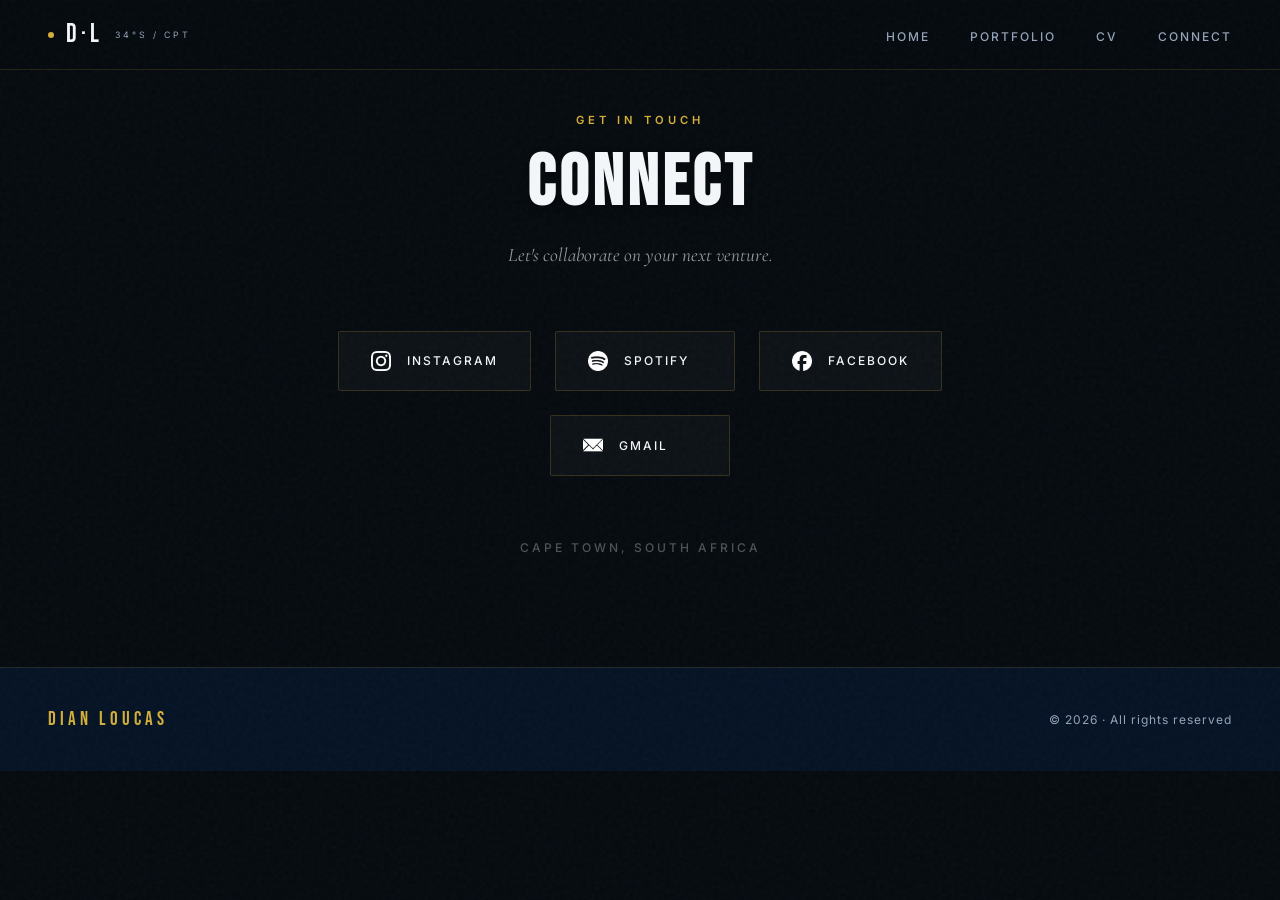
==== index.html @ f97d7957 "Refactor layouts, centralize lightbox, and fix mobile bugs - Centralized all lightbox interactions (" ====
<!DOCTYPE html>
<html lang="en">
   <head>
      <meta charset="UTF-8" />
      <meta name="viewport" content="width=device-width, initial-scale=1.0" />
      <title>Connect | Dian Loucas</title>
      <link
         href="https://fonts.googleapis.com/css2?family=Bebas+Neue&family=Cormorant+Garamond:ital,wght@0,300;0,400;0,600;1,300;1,400&family=Inter:wght@300;400;500;600&display=swap"
         rel="stylesheet"
      />
      <link rel="stylesheet" href="css/styles.css" />
   </head>
   <body>
      <nav>
         <a
            href="index.html"
            class="nav-name"
            style="display: inline-flex; align-items: center; gap: 12px"
         >
            D·L
            <span
               style="
                  font-family: 'Inter', sans-serif;
                  font-size: 0.55rem;
                  letter-spacing: 3px;
                  color: var(--text-light);
                  font-weight: 400;
               "
               >34°S / CPT</span
            >
         </a>
         <ul class="nav-links">
            <li><a href="index.html" class="nav-btn">Home</a></li>
            <li><a href="portfolio.html" class="nav-btn">Portfolio</a></li>
            <li><a href="cv.html" class="nav-btn">CV</a></li>
            <li><a href="connect.html" class="nav-btn">Connect</a></li>
         </ul>
      </nav>

      <section id="socials">
         <div class="section-header">
            <span class="section-eyebrow">Get In Touch</span>
            <h2 class="section-title-dark">Connect</h2>
            <p class="social-subtitle">Let's collaborate on your next venture.</p>
         </div>

         <div class="socials-grid">
            <a
               href="https://instagram.com"
               target="_blank"
               class="social-card"
            >
               <img
                  src="images/instagram-icon.png"
                  alt="Instagram"
                  style="width: 20px; height: 20px; object-fit: contain"
               />
               <span class="social-label">Instagram</span>
            </a>

            <a
               href="https://spotify.com"
               target="_blank"
               class="social-card"
            >
               <img
                  src="images/spotify-icon.png"
                  alt="Spotify"
                  style="width: 20px; height: 20px; object-fit: contain"
               />
               <span class="social-label">Spotify</span>
            </a>

            <a
               href="https://facebook.com"
               target="_blank"
               class="social-card"
            >
               <img
                  src="images/facebook-icon.png"
                  alt="Facebook"
                  style="width: 20px; height: 20px; object-fit: contain"
               />
               <span class="social-label">Facebook</span>
            </a>

            <a href="mailto:dian.loucas@gmail.com" class="social-card">
               <img
                  src="images/gmail-icon.png"
                  alt="Gmail"
                  style="width: 20px; height: 20px; object-fit: contain"
               />
               <span class="social-label">Gmail</span>
            </a>
         </div>

         <p
            style="
               font-size: 0.75rem;
               letter-spacing: 3px;
               color: rgba(247, 249, 252, 0.3);
               text-transform: uppercase;
               font-weight: 500;
            "
         >
            Cape Town, South Africa
         </p>
      </section>

      <footer>
         <span class="footer-name">DIAN LOUCAS</span>
         <span class="footer-copy">© 2026 · All rights reserved</span>
      </footer>
   </body>
</html>
---- css/styles.css ----
*,
                *::before,
                *::after {
                        box-sizing: border-box;
                        margin: 0;
                        padding: 0;
                }

                :root {
                        /* Nautical Theme Palette */
                        --black: #050A0F;
                        --concrete: #121A22;
                        --mid: #1A2634;
                        --dust: #6B7A8A;
                        --white: #F4F7FA;
                        --salt: #E2E8F0;
                        --navy: #09203F;
                        --navy-deep: #041224;
                        --rope: #D4AF37; /* Brass / Maritime Gold */
                        --rope-light: #EEDB92;
                        --text-light: #94A3B8;
                }

                html {
                        scroll-behavior: smooth;
                }

                body {
                        font-family: 'Inter', sans-serif;
                        background: var(--black);
                        color: var(--white);
                        overflow-x: hidden;
                        position: relative;
                }

                /* 35mm Film Grain Effect Overlay */
                body::after {
                        content: '';
                        position: fixed;
                        inset: 0;
                        z-index: 9999;
                        background-image: url("data:image/svg+xml,%3Csvg viewBox='0 0 256 256' xmlns='http://www.w3.org/2000/svg'%3E%3Cfilter id='noise'%3E%3CfeTurbulence type='fractalNoise' baseFrequency='0.8' numOctaves='3' stitchTiles='stitch'/%3E%3C/filter%3E%3Crect width='100%25' height='100%25' filter='url(%23noise)' opacity='0.035'/%3E%3C/svg%3E");
                        pointer-events: none;
                }

                /* NAV */
                nav {
                        position: fixed;
                        top: 0;
                        left: 0;
                        right: 0;
                        z-index: 100;
                        display: flex;
                        justify-content: space-between;
                        align-items: center;
                        padding: 1.2rem 3rem;
                        background: rgba(5, 10, 15, 0.85);
                        backdrop-filter: blur(12px);
                        -webkit-backdrop-filter: blur(12px);
                        border-bottom: 1px solid rgba(212, 175, 55, 0.15); /* Subtle brass line */
                }

                .nav-name {
                        font-family: 'Bebas Neue', sans-serif;
                        font-size: 1.6rem;
                        letter-spacing: 4px;
                        color: var(--white);
                        text-decoration: none;
                        display: flex;
                        align-items: center;
                        gap: 10px;
                }
                
                /* Subtle compass/helm dot next to logo */
                .nav-name::before {
                        content: '';
                        display: block;
                        width: 6px;
                        height: 6px;
                        background: var(--rope);
                        border-radius: 50%;
                }

                .nav-links {
                        display: flex;
                        align-items: center;
                        gap: 2.5rem;
                        list-style: none;
                }

                .nav-links a {
                        font-size: 0.75rem;
                        letter-spacing: 2px;
                        text-transform: uppercase;
                        color: var(--text-light);
                        text-decoration: none;
                        transition: color 0.2s;
                        font-weight: 500;
                }

                .nav-links a:hover {
                        color: var(--rope);
                }

                /* TOP RIGHT BUTTONS */
                .nav-btn:hover {
                        background: var(--rope);
                        color: var(--black) !important;
                        padding: 0.6rem 1.4rem;
                        border-radius: 2px;
                        font-weight: 600 !important;
                        border: 1px solid var(--rope);
                        transition: all 0.3s ease !important;
                        box-shadow: 0 4px 15px rgba(212, 175, 55, 0.15);
                }
                /* HERO */
                .hero {
                        min-height: 100vh;
                        display: flex;
                        flex-direction: column;
                        justify-content: center;
                        padding: 8rem 3rem 4rem;
                        position: relative;
                        overflow: hidden;
                }

                /* Update this specific block in your CSS */
.hero-bg {
    position: absolute;
    inset: 0;

    width: 100%;
    height: 100%;

    object-fit: cover;
    object-position: center;

    z-index: 0;
}

/* Optional: Add a dark overlay so your text remains readable over the photo */
.hero-bg::before {
    content: '';
    position: absolute;
    inset: 0;
    background: rgba(5, 10, 15, 0.7); /* Adjust the 0.7 to make it darker or lighter */
    z-index: 1;
}

                .hero-wrapper {
                        position: relative;
                        z-index: 2;
                        display: flex;
                        align-items: center;
                        justify-content: space-between;
                        gap: 2rem;
                        width: 100%;
                        max-width: 1280px;
                        margin: 0 auto;
                }
				.hero-overlay {

    position: absolute;
    inset: 0;

    background: rgba(5,10,15,.7);

    z-index: 1;

}

                .hero-content {
                        flex: 1;
                        max-width: 650px;
                }

                .hero-photo {
                        flex-shrink: 0;
                        width: min(350px, 30vw); 
                        display: flex;
                        justify-content: center;
                        align-items: center;
                        position: relative;
                }

                .hero-photo img {
                        width: 100%;
                        max-width: none;
                        height: auto;
                        object-fit: cover;
                        object-position: center;
                        display: block;
                        /* Highly blended radial mask for seamless integration */
                        -webkit-mask-image: radial-gradient(circle at 50% 40%, black 35%, rgba(0,0,0,0.5) 60%, transparent 80%);
                        mask-image: radial-gradient(circle at 50% 40%, black 35%, rgba(0,0,0,0.5) 60%, transparent 80%);
                        filter: drop-shadow(0 0 30px rgba(9, 32, 63, 0.8)) saturate(1.1) contrast(1.05);
                        opacity: 0.95;
                        position: relative;
                        z-index: 2;
                }

                .hero-eyebrow {
                        font-size: 0.75rem;
                        letter-spacing: 5px;
                        text-transform: uppercase;
                        color: var(--rope);
                        margin-bottom: 1rem;
                        font-weight: 500;
                        display: flex;
                        align-items: center;
                        gap: 15px;
                }
                
                .hero-eyebrow::after {
                        content: '';
                        height: 1px;
                        width: 40px;
                        background: var(--rope);
                }

                .hero-name {
                        font-family: 'Bebas Neue', sans-serif;
                        font-size: clamp(4rem, 9vw, 7.5rem);
                        line-height: 0.85;
                        letter-spacing: 6px;
                        color: var(--white);
                        margin-bottom: 1rem;
                        text-shadow: 0 10px 30px rgba(0,0,0,0.5);
                }

                .hero-name span {
                        color: transparent;
                        -webkit-text-stroke: 1px var(--rope);
                }

                .hero-tagline {
                        font-family: 'Cormorant Garamond', serif;
                        font-size: 1.2rem;
                        font-style: italic;
                        color: rgba(244, 247, 250, 0.7);
                        margin-bottom: 2rem;
                        max-width: 450px;
                        line-height: 1.6;
                }

                .hero-cta-row {
                        display: flex;
                        gap: 1rem;
                        flex-wrap: wrap;
                }

                .btn {
                        border-radius: 2px;
                        font-size: 0.75rem;
                        letter-spacing: 2px;
                        text-transform: uppercase;
                        padding: 1rem 2.5rem;
                        text-decoration: none;
                        cursor: pointer;
                        border: none;
                        transition: all 0.3s ease;
                        font-family: 'Inter', sans-serif;
                        font-weight: 600;
                }

                .btn-primary {
                        background: var(--rope);
                        color: var(--black);
                        box-shadow: 0 4px 15px rgba(212, 175, 55, 0.2);
                }

                .btn-primary:hover {
                        background: var(--rope-light);
                        transform: translateY(-2px);
                }

                .btn-outline {
                        background: transparent;
                        color: var(--white);
                        border: 1px solid rgba(255, 255, 255, 0.3);
                }

                .btn-outline:hover {
                        border-color: var(--rope);
                        color: var(--rope);
                        background: rgba(212, 175, 55, 0.05);
                }

                /* HORIZON DIVIDER */
                .horizon {
                        height: 80px;
                        width: 100%;
                        position: relative;
                        background: linear-gradient(to bottom, var(--black), var(--white));
                        display: flex;
                        align-items: center;
                        justify-content: center;
                }

                .horizon-line {
                        position: absolute;
                        top: 50%;
                        left: 0;
                        right: 0;
                        height: 1px;
                        background: linear-gradient(90deg, transparent, var(--rope), transparent);
                        transform: translateY(-50%);
                        opacity: 0.6;
                }

                .horizon-label {
                        position: relative;
                        font-family: 'Bebas Neue', sans-serif;
                        font-size: 0.8rem;
                        letter-spacing: 8px;
                        background: var(--black);
                        padding: 0.5rem 2rem;
                        color: var(--rope);
                        border: 1px solid rgba(212, 175, 55, 0.4);
                        z-index: 2;
                }

                /* PORTFOLIO SECTION */
                #portfolio {
                        background: var(--navy-deep);
                        padding: 6rem 3rem;
                        position: relative;
                }

                #portfolio::before {
                        content: '';
                        position: absolute;
                        top: 0; left: 0; right: 0; bottom: 0;
                        background-image: linear-gradient(rgba(255,255,255,0.015) 1px, transparent 1px);
                        background-size: 100% 40px;
                        pointer-events: none;
                }

          

                .section-header {
                        margin-bottom: 3.5rem;
                        position: relative;
                        z-index: 2;
                }

                .section-eyebrow {
                        font-size: 0.7rem;
                        letter-spacing: 4px;
                        text-transform: uppercase;
                        color: var(--rope);
                        margin-bottom: 0.8rem;
                        display: block;
                        font-weight: 600;
                }

                .section-title-dark {
                        font-family: 'Bebas Neue', sans-serif;
                        font-size: clamp(3rem, 6vw, 4.5rem);
                        letter-spacing: 4px;
                        color: var(--white);
                        text-shadow: 0 4px 10px rgba(0,0,0,0.3);
                }

                .portfolio-tabs {
                        display: flex;
                        gap: 1rem;
                        margin-bottom: 3rem;
                        border-bottom: 1px solid rgba(255, 255, 255, 0.1);
                        position: relative;
                        z-index: 2;
                }

                .ptab {
                        font-size: 0.75rem;
                        letter-spacing: 3px;
                        text-transform: uppercase;
                        padding: 1rem 1.5rem;
                        background: none;
                        border: none;
                        cursor: pointer;
                        color: var(--text-light);
                        border-bottom: 2px solid transparent;
                        margin-bottom: -1px;
                        transition: all 0.3s ease;
                        font-family: 'Inter', sans-serif;
                        font-weight: 500;
                }

                .ptab.active {
                        color: var(--rope);
                        border-bottom-color: var(--rope);
                }

                .photo-grid {
                        columns: 3;
                        column-gap: 12px;
                        position: relative;
                        z-index: 2;
                }

                .photo-grid.hidden {
                        display: none;
                }

                .photo-item {
                        break-inside: avoid;
                        margin-bottom: 12px;
                        position: relative;
                        overflow: hidden;
                        background: var(--black);
                        cursor: pointer;
                        border: 1px solid rgba(255,255,255,0.05);
                }

                /* Street/Digicam Photography Style Processing */
                .photo-thumb {
    position: relative;
    overflow: hidden;
    cursor: pointer;
}

.photo-thumb img {
    display: block;
    width: 100%;
    transition: transform .35s ease;
}

.photo-overlay {
    position: absolute;
    left: 0;
    right: 0;
    bottom: 0;

    background: rgba(20,20,20,.88);
    color: white;

    padding: 18px;

    transform: translateY(100%);
    transition: transform .35s ease;
}

.photo-thumb:hover .photo-overlay {
    transform: translateY(0);
}

.photo-thumb:hover img {
    transform: scale(1.05);
}

.photo-overlay h3 {
    margin: 0 0 8px;
    font-size: 1rem;
}

.photo-overlay p {
    margin: 0;
    font-size: .9rem;
    line-height: 1.5;
}

                /* CV SECTION */
                #cv {
                        background: var(--white);
                        padding: 6rem 3rem;
                        position: relative;
                }
                
                #cv::before {
                        content: '';
                        position: absolute;
                        top: 0; left: 0; right: 0; height: 10px;
                        background: var(--rope);
                }

                .section-title-light {
                        font-family: 'Cormorant Garamond', serif;
                        font-size: clamp(3rem, 6vw, 4.5rem);
                        font-weight: 400;
                        color: var(--navy);
                        letter-spacing: 1px;
                        line-height: 1;
                }

                .section-eyebrow-light {
                        font-size: 0.7rem;
                        letter-spacing: 4px;
                        text-transform: uppercase;
                        color: var(--rope);
                        margin-bottom: 0.8rem;
                        display: block;
                        font-family: 'Inter', sans-serif;
                        font-weight: 600;
                }

                .cv-tabs {
                        display: flex;
                        gap: 1rem;
                        margin-bottom: 3.5rem;
                        border-bottom: 2px solid var(--salt);
                }

                .cvtab {
                        font-size: 0.75rem;
                        letter-spacing: 2px;
                        text-transform: uppercase;
                        padding: 1rem 2rem;
                        background: none;
                        border: none;
                        cursor: pointer;
                        color: #888;
                        border-bottom: 2px solid transparent;
                        margin-bottom: -2px;
                        transition: all 0.3s ease;
                        font-family: 'Inter', sans-serif;
                        font-weight: 600;
                }

                .cvtab.active {
                        color: var(--navy);
                        border-bottom-color: var(--navy);
                }

                .cvtab.maritime.active {
                        color: var(--navy);
                        border-bottom-color: var(--rope);
                }

                .cv-panel {
                        display: none;
                        animation: fadeIn 0.4s ease forwards;
                }

                @keyframes fadeIn {
                        from { opacity: 0; transform: translateY(10px); }
                        to { opacity: 1; transform: translateY(0); }
                }

                .cv-panel.active {
                        display: block;
                }

                /* Maritime CV Gallery */
                .cv-gallery {
                        display: flex;
                        justify-content: center;
                        align-items: flex-start;
                        gap: 3rem;
                        margin-top: 2rem;
                        background: #FAFCFF;
                        padding: 3rem;
                        border: 1px solid var(--salt);
                        border-radius: 4px;
                        box-shadow: 0 20px 50px rgba(9, 32, 63, 0.05);
                }

                .main-cv {
                        width: 350px;
                        flex-shrink: 0;
                }

                .main-cv img {
                        width: 100%;
                        border-radius: 2px;
                        cursor: pointer;
                        transition: all 0.4s ease;
                        box-shadow: 0 15px 35px rgba(9, 32, 63, 0.1);
                        border: 1px solid var(--salt);
                }

                .main-cv img:hover {
                        transform: translateY(-5px);
                        box-shadow: 0 25px 45px rgba(9, 32, 63, 0.15);
                        border-color: var(--rope);
                }

                .cert-grid {
                        display: grid;
                        grid-template-columns: repeat(3, 100px);
                        gap: 15px;
                        align-content: start;
                }

                .cert-grid img {
                        width: 100%;
                        aspect-ratio: 1/1.4;
                        object-fit: cover;
                        border-radius: 2px;
                        cursor: pointer;
                        transition: all 0.3s ease;
                        box-shadow: 0 8px 20px rgba(9, 32, 63, 0.08);
                        border: 1px solid var(--salt);
                }

                .cert-grid img:nth-child(odd) { transform: rotate(-2deg); }
                .cert-grid img:nth-child(even) { transform: rotate(2deg); }

                .cert-grid img:hover {
                        transform: scale(1.15) rotate(0deg);
                        z-index: 10;
                        box-shadow: 0 15px 30px rgba(9, 32, 63, 0.15);
                        border-color: var(--rope);
                }

                .cv-download {
                        display: inline-flex;
                        align-items: center;
                        justify-content: center;
                        gap: 0.5rem;
                        margin-top: 1.5rem;
                        padding: 1rem 2rem;
                        border-radius: 2px;
                        background: var(--navy);
                        color: var(--white);
                        text-decoration: none;
                        font-size: 0.75rem;
                        letter-spacing: 2px;
                        text-transform: uppercase;
                        transition: all 0.3s ease;
                        font-weight: 600;
                }

                .cv-download:hover {
                        background: var(--rope);
                        color: var(--black);
                }

                /* SOCIALS SECTION */
                #socials {
                        background: var(--black);
                        padding: 7rem 3rem;
                        text-align: center;
                        border-top: 1px solid rgba(255,255,255,0.05);
                }

                .social-subtitle {
                        font-family: 'Cormorant Garamond', serif;
                        font-style: italic;
                        font-size: 1.2rem;
                        color: rgba(247, 249, 252, 0.6);
                        margin-top: 1rem;
                        margin-bottom: 4rem;
                }

                .socials-grid {
                        display: flex;
                        flex-wrap: wrap;
                        justify-content: center;
                        gap: 1.5rem;
                        max-width: 700px;
                        margin: 0 auto 4rem;
                }

                .social-card {
                        display: flex;
                        align-items: center;
                        gap: 1rem;
                        padding: 1.2rem 2rem;
                        border: 1px solid rgba(212, 175, 55, 0.2);
                        background: rgba(255, 255, 255, 0.03);
                        border-radius: 2px;
                        text-decoration: none;
                        transition: all 0.3s ease;
                        min-width: 180px;
                }

                .social-card:hover {
                        background: rgba(212, 175, 55, 0.08);
                        border-color: var(--rope);
                        transform: translateY(-5px);
                }

                .social-label {
                        font-size: 0.75rem;
                        letter-spacing: 2px;
                        text-transform: uppercase;
                        color: var(--white);
                        font-family: 'Inter', sans-serif;
                        font-weight: 500;
                }

                /* FOOTER */
                footer {
                        background: var(--navy-deep);
                        padding: 2.5rem 3rem;
                        display: flex;
                        justify-content: space-between;
                        align-items: center;
                        border-top: 1px solid rgba(212, 175, 55, 0.15);
                        flex-wrap: wrap;
                        gap: 1rem;
                }

                .footer-name {
                        font-family: 'Bebas Neue', sans-serif;
                        letter-spacing: 4px;
                        color: var(--rope);
                        font-size: 1.2rem;
                }

                .footer-copy {
                        font-size: 0.75rem;
                        color: var(--text-light);
                        letter-spacing: 1px;
                }

                /* Lightbox */
                .lightbox{

    position:fixed;

    inset:0;

    background:rgba(0,0,0,.94);

    display:flex;

    justify-content:center;

    align-items:center;

    opacity:0;

    visibility:hidden;

    transition:.3s;

    z-index:99999;

}

.lightbox.show{

    opacity:1;

    visibility:visible;

}

.lightbox img{

    max-width:90vw;

    max-height:90vh;

    border-radius:6px;

    object-fit:contain;

    transform:scale(.92);

    transition:.3s;

}

.lightbox.show img{

    transform:scale(1);

}

.lightbox-close{

    position:absolute;

    top:30px;

    right:40px;

    color:white;

    font-size:50px;

    cursor:pointer;

    user-select:none;

}

                /* Responsive */
                @media (max-width: 1000px) {
                        .hero-wrapper {
                                flex-direction: column;
                                text-align: center;
                                padding-top: 2rem;
                        }

                        .hero-eyebrow {
                                justify-content: center;
                        }

                        .hero-eyebrow::after {
                                display: none;
                        }

                        .hero-tagline {
                                margin: 0 auto 2rem;
                        }

                        .hero-cta-row {
                                justify-content: center;
                        }

                        .cv-gallery {
                                flex-direction: column;
                                align-items: center;
                        }
                }

                @media (max-width: 640px) {
                        nav {
                                padding: 1rem;
                        }

                        .nav-links {
                                gap: 0.6rem;
                        }

                        .nav-links a {
                                font-size: 0.62rem;
                                letter-spacing: 1px;
                        }

                        /* Hide the small "34°S / CPT" subtitle to make room for all 4 nav links */
                        .nav-name span {
                                display: none;
                        }

                        .photo-grid {
                                columns: 2;
                        }
                        
                        .cert-grid {
                                grid-template-columns: repeat(3, 1fr);
                        }

                        /* Prevent fixed-width CV image/cert grid from overflowing narrow screens */
                        .cv-gallery {
                                padding: 1.5rem;
                                width: 100%;
                        }

                        .main-cv {
                                width: 100%;
                                max-width: 350px;
                        }

                        #cv,
                        #portfolio,
                        #socials {
                                padding-left: 1.25rem;
                                padding-right: 1.25rem;
                        }
                }

                @media (max-width: 400px) {
                        .nav-links {
                                gap: 0.4rem;
                        }

                        .nav-links a {
                                font-size: 0.55rem;
                                letter-spacing: 0.5px;
                        }
                }
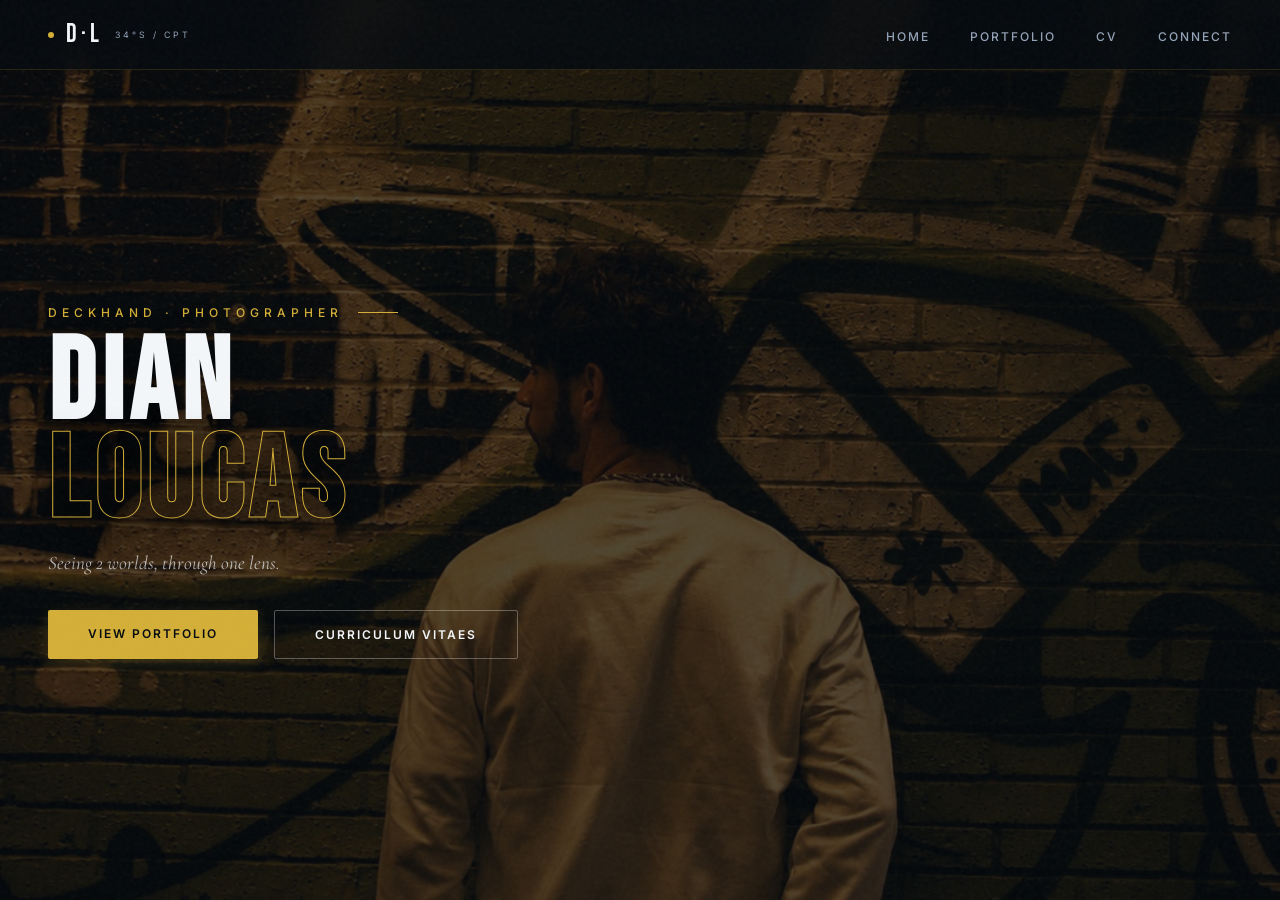
==== commit f7ab3aaf: "Update index.html" ====
--- a/index.html
+++ b/index.html
@@ -3,7 +3,7 @@
    <head>
       <meta charset="UTF-8" />
       <meta name="viewport" content="width=device-width, initial-scale=1.0" />
-      <title>Connect | Dian Loucas</title>
+      <title>Dian Loucas | Deckhand & Photographer</title>
       <link
          href="https://fonts.googleapis.com/css2?family=Bebas+Neue&family=Cormorant+Garamond:ital,wght@0,300;0,400;0,600;1,300;1,400&family=Inter:wght@300;400;500;600&display=swap"
          rel="stylesheet"
@@ -37,79 +37,29 @@
          </ul>
       </nav>
 
-      <section id="socials">
-         <div class="section-header">
-            <span class="section-eyebrow">Get In Touch</span>
-            <h2 class="section-title-dark">Connect</h2>
-            <p class="social-subtitle">Let's collaborate on your next venture.</p>
+      <section class="hero" id="home">
+         <img
+            class="hero-bg"
+            src="images/HeroBG.jpg"
+            alt=""
+            aria-hidden="true"
+         />
+
+         <div class="hero-overlay"></div>
+
+         <div class="hero-wrapper">
+            <div class="hero-content">
+               <p class="hero-eyebrow">Deckhand · Photographer</p>
+               <h1 class="hero-name">DIAN<br /><span>LOUCAS</span></h1>
+               <p class="hero-tagline">Seeing 2 worlds, through one lens.</p>
+               <div class="hero-cta-row">
+                  <a href="portfolio.html" class="btn btn-primary"
+                     >View Portfolio</a
+                  >
+                  <a href="cv.html" class="btn btn-outline">Curriculum Vitaes</a>
+               </div>
+            </div>
          </div>
-
-         <div class="socials-grid">
-            <a
-               href="https://instagram.com"
-               target="_blank"
-               class="social-card"
-            >
-               <img
-                  src="images/instagram-icon.png"
-                  alt="Instagram"
-                  style="width: 20px; height: 20px; object-fit: contain"
-               />
-               <span class="social-label">Instagram</span>
-            </a>
-
-            <a
-               href="https://spotify.com"
-               target="_blank"
-               class="social-card"
-            >
-               <img
-                  src="images/spotify-icon.png"
-                  alt="Spotify"
-                  style="width: 20px; height: 20px; object-fit: contain"
-               />
-               <span class="social-label">Spotify</span>
-            </a>
-
-            <a
-               href="https://facebook.com"
-               target="_blank"
-               class="social-card"
-            >
-               <img
-                  src="images/facebook-icon.png"
-                  alt="Facebook"
-                  style="width: 20px; height: 20px; object-fit: contain"
-               />
-               <span class="social-label">Facebook</span>
-            </a>
-
-            <a href="mailto:dian.loucas@gmail.com" class="social-card">
-               <img
-                  src="images/gmail-icon.png"
-                  alt="Gmail"
-                  style="width: 20px; height: 20px; object-fit: contain"
-               />
-               <span class="social-label">Gmail</span>
-            </a>
-         </div>
-
-         <p
-            style="
-               font-size: 0.75rem;
-               letter-spacing: 3px;
-               color: rgba(247, 249, 252, 0.3);
-               text-transform: uppercase;
-               font-weight: 500;
-            "
-         >
-            Cape Town, South Africa
-         </p>
       </section>
-
-      <footer>
-         <span class="footer-name">DIAN LOUCAS</span>
-         <span class="footer-copy">© 2026 · All rights reserved</span>
-      </footer>
    </body>
 </html>
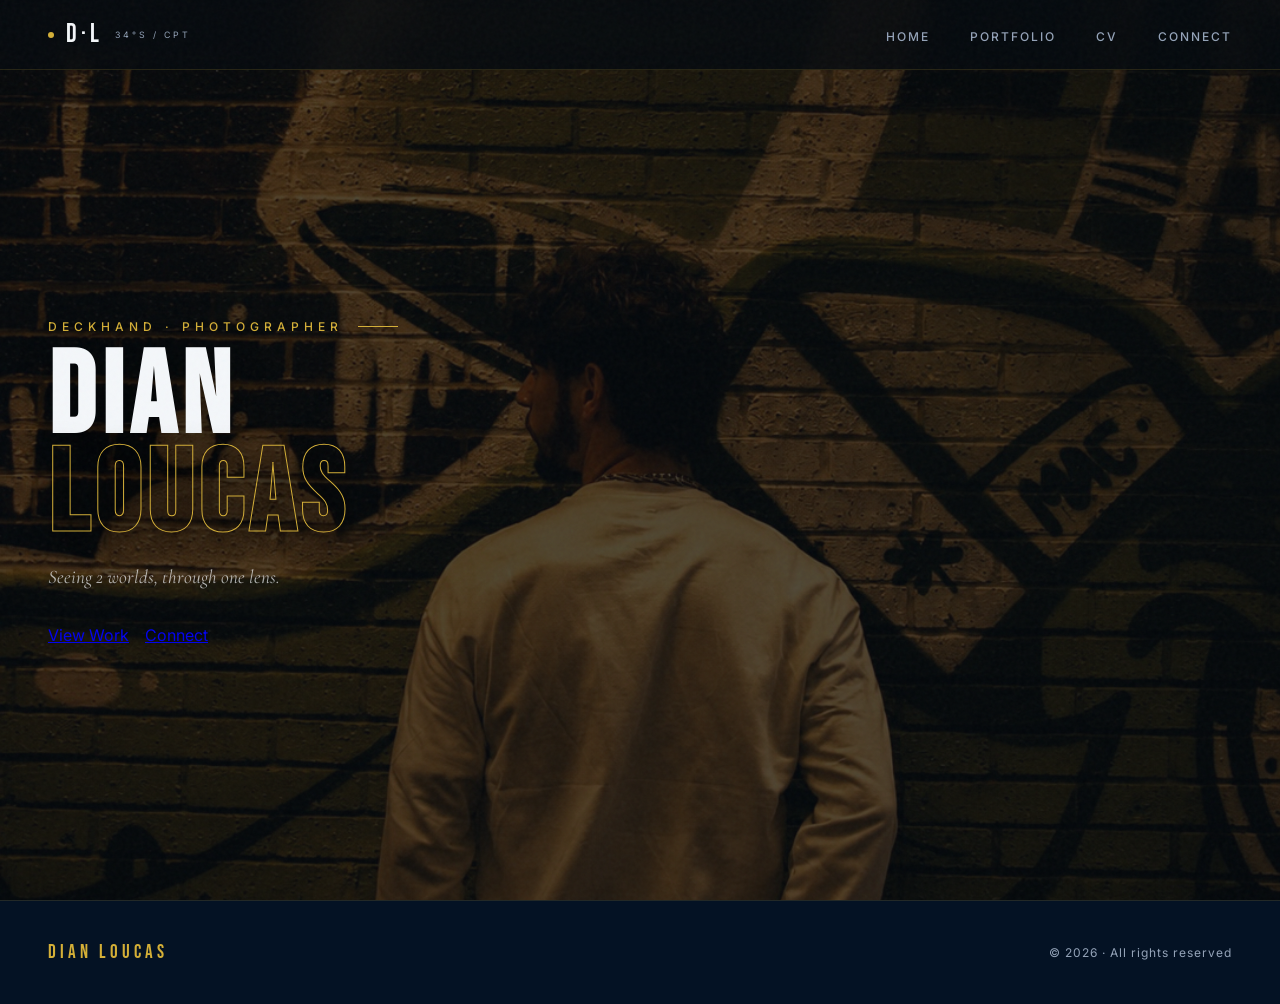
==== commit ed0f4e7a: "Fixed connect and index" ====
--- a/index.html
+++ b/index.html
@@ -53,13 +53,16 @@
                <h1 class="hero-name">DIAN<br /><span>LOUCAS</span></h1>
                <p class="hero-tagline">Seeing 2 worlds, through one lens.</p>
                <div class="hero-cta-row">
-                  <a href="portfolio.html" class="btn btn-primary"
-                     >View Portfolio</a
-                  >
-                  <a href="cv.html" class="btn btn-outline">Curriculum Vitaes</a>
+                  <a href="portfolio.html" class="cta-btn">View Work</a>
+                  <a href="connect.html" class="cta-btn">Connect</a>
                </div>
             </div>
          </div>
       </section>
+
+      <footer>
+         <span class="footer-name">DIAN LOUCAS</span>
+         <span class="footer-copy">© 2026 · All rights reserved</span>
+      </footer>
    </body>
 </html>
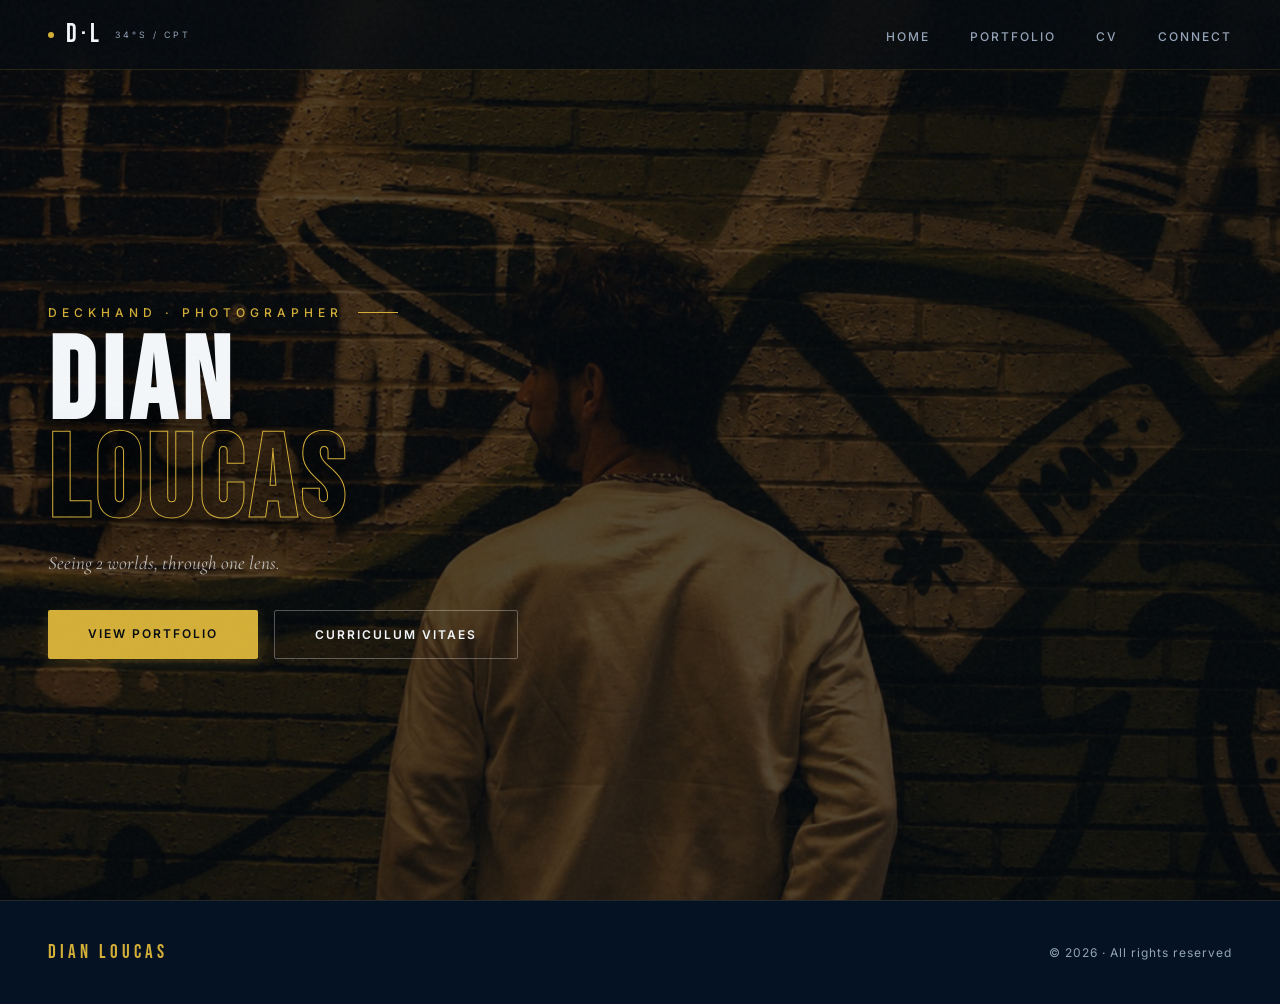
==== commit 08b1de69: "Fix routing and update UI components GitHub Pages Routing: Removed .htaccess (not supported) and add" ====
--- a/index.html
+++ b/index.html
@@ -29,13 +29,29 @@
                >34°S / CPT</span
             >
          </a>
-         <ul class="nav-links">
+         
+         <ul class="nav-links desktop-nav">
             <li><a href="index.html" class="nav-btn">Home</a></li>
             <li><a href="portfolio.html" class="nav-btn">Portfolio</a></li>
             <li><a href="cv.html" class="nav-btn">CV</a></li>
             <li><a href="connect.html" class="nav-btn">Connect</a></li>
          </ul>
+
+         <button class="hamburger" aria-label="Toggle Navigation" aria-expanded="false">
+            <span class="bar"></span>
+            <span class="bar"></span>
+            <span class="bar"></span>
+         </button>
       </nav>
+
+      <div class="mobile-nav-panel">
+         <ul class="mobile-links">
+            <li><a href="index.html">Home</a></li>
+            <li><a href="portfolio.html">Portfolio</a></li>
+            <li><a href="cv.html">CV</a></li>
+            <li><a href="connect.html">Connect</a></li>
+         </ul>
+      </div>
 
       <section class="hero" id="home">
          <img
@@ -53,8 +69,8 @@
                <h1 class="hero-name">DIAN<br /><span>LOUCAS</span></h1>
                <p class="hero-tagline">Seeing 2 worlds, through one lens.</p>
                <div class="hero-cta-row">
-                  <a href="portfolio.html" class="cta-btn">View Work</a>
-                  <a href="connect.html" class="cta-btn">Connect</a>
+                  <a href="portfolio.html" class="btn btn-primary">View Portfolio</a>
+                  <a href="cv.html" class="btn btn-outline">Curriculum Vitaes</a>
                </div>
             </div>
          </div>
--- a/css/styles.css
+++ b/css/styles.css
@@ -863,4 +863,92 @@
                                 font-size: 0.55rem;
                                 letter-spacing: 0.5px;
                         }
-                }+                }
+                /* MOBILE NAVIGATION - HAMBURGER & PANEL */
+.hamburger {
+        display: none;
+        flex-direction: column;
+        gap: 5px;
+        background: transparent;
+        border: none;
+        cursor: pointer;
+        z-index: 1001; /* Stays above the glass panel */
+        padding: 5px;
+}
+
+.hamburger .bar {
+        width: 25px;
+        height: 2px;
+        background-color: var(--white);
+        transition: all 0.3s ease;
+}
+
+/* Hamburger Animation States */
+.hamburger.active .bar:nth-child(1) {
+        transform: translateY(7px) rotate(45deg);
+}
+.hamburger.active .bar:nth-child(2) {
+        opacity: 0;
+}
+.hamburger.active .bar:nth-child(3) {
+        transform: translateY(-7px) rotate(-45deg);
+}
+
+.mobile-nav-panel {
+        position: fixed;
+        top: 0;
+        right: -100%; /* Hides panel off-screen initially */
+        width: 100%;
+        height: 100vh;
+        background: rgba(5, 10, 15, 0.95);
+        backdrop-filter: blur(15px);
+        -webkit-backdrop-filter: blur(15px);
+        z-index: 1000;
+        display: flex;
+        align-items: center;
+        justify-content: center;
+        transition: right 0.4s cubic-bezier(0.77, 0, 0.175, 1);
+}
+
+.mobile-nav-panel.open {
+        right: 0; /* Slides panel in */
+}
+
+.mobile-links {
+        list-style: none;
+        text-align: center;
+        display: flex;
+        flex-direction: column;
+        gap: 2.5rem;
+}
+
+.mobile-links a {
+        font-family: 'Bebas Neue', sans-serif;
+        font-size: 2.5rem;
+        letter-spacing: 4px;
+        color: var(--white);
+        text-decoration: none;
+        transition: color 0.3s ease;
+}
+
+.mobile-links a:hover {
+        color: var(--rope);
+}
+
+body.no-scroll {
+        overflow: hidden; /* Prevents background scrolling when menu is open */
+}
+
+/* Overriding previous mobile nav styles */
+@media (max-width: 640px) {
+        .desktop-nav {
+                display: none;
+        }
+        .hamburger {
+                display: flex;
+        }
+        /* Ensure the logo name displays cleanly next to the hamburger */
+        .nav-name span {
+                display: inline-flex !important; 
+        }
+}
